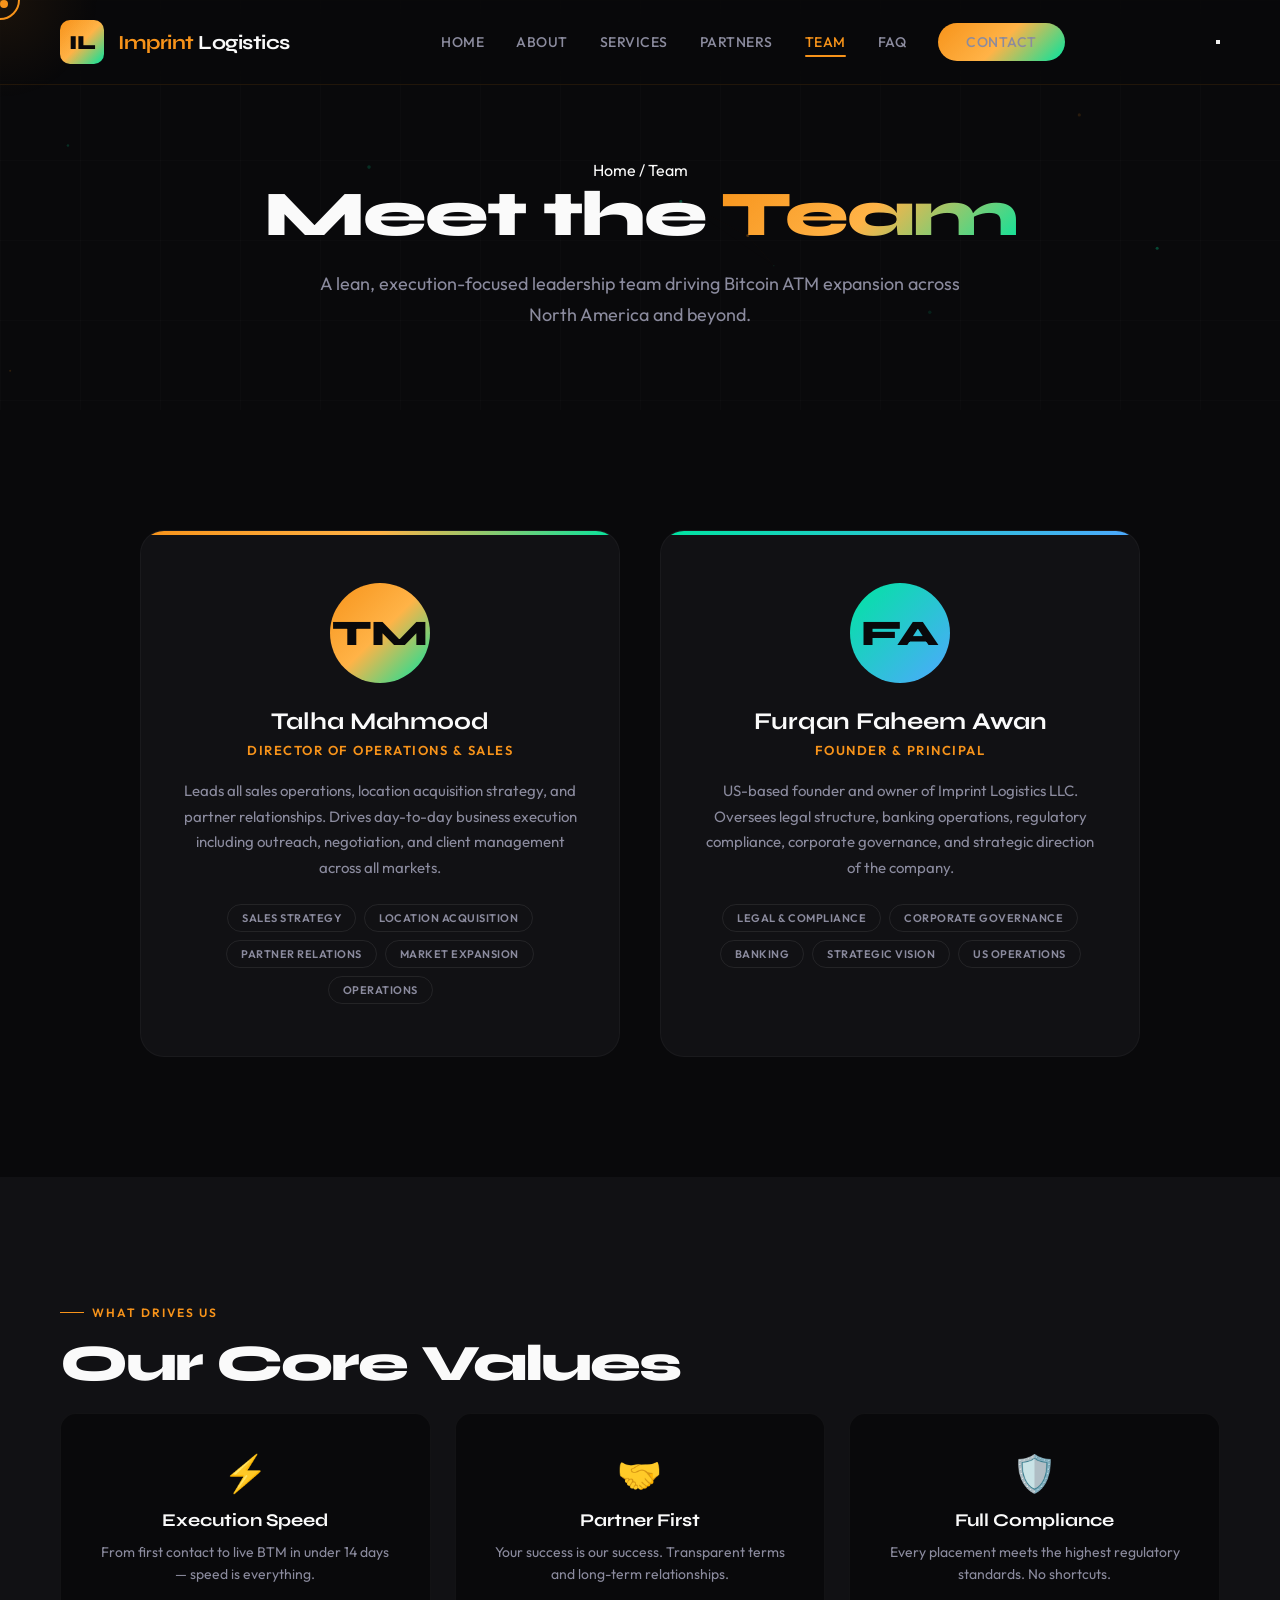
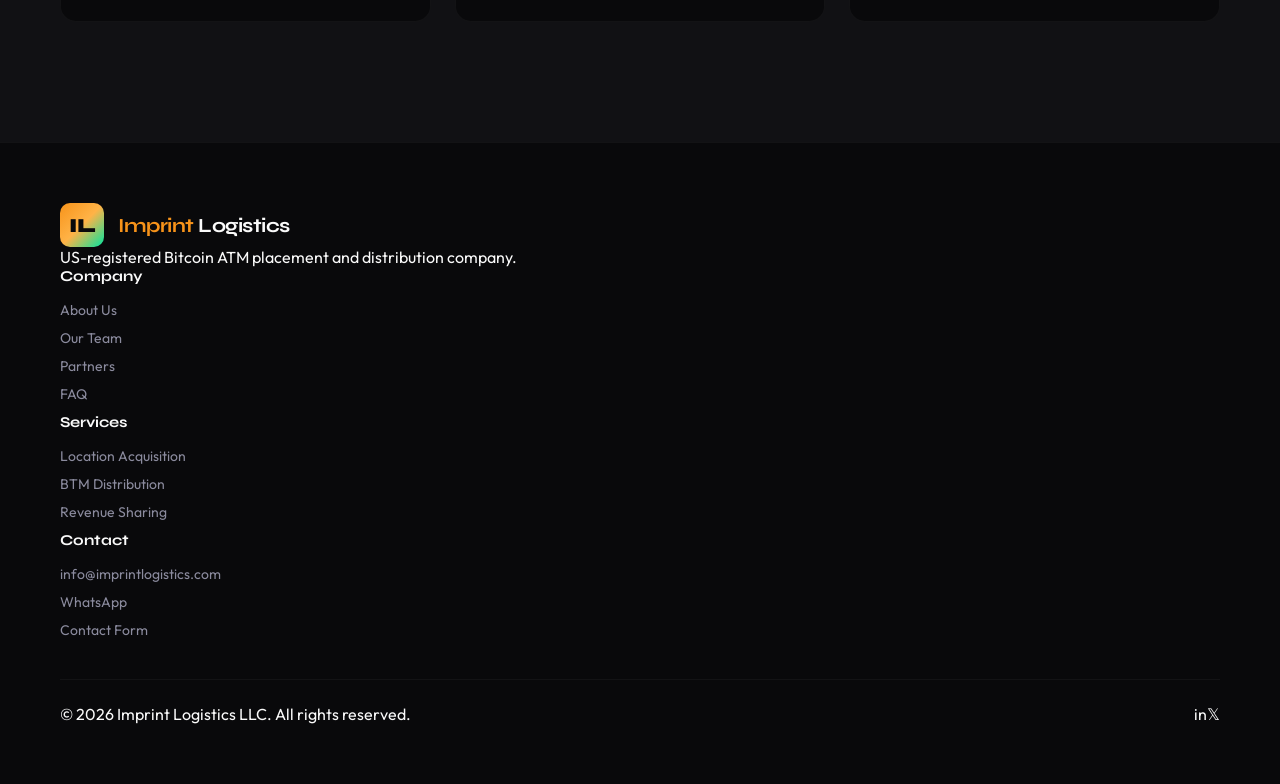
==== pages/team.html @ d011f1b0 "Add files via upload" ====
<!DOCTYPE html>
<html lang="en">
<head>
<meta charset="UTF-8">
<meta name="viewport" content="width=device-width, initial-scale=1.0">
<title>Our Team — Imprint Logistics LLC</title>
<link rel="preconnect" href="https://fonts.googleapis.com">
<link href="https://fonts.googleapis.com/css2?family=Outfit:wght@300;400;500;600;700;800;900&family=Syne:wght@400;500;600;700;800&family=JetBrains+Mono:wght@400;500;600&display=swap" rel="stylesheet">
<link rel="stylesheet" href="../css/style.css">
<style>
.team-cards{max-width:1000px;margin:0 auto;display:grid;grid-template-columns:1fr 1fr;gap:40px}
.t-card{background:var(--bg2);border:1px solid rgba(255,255,255,.04);border-radius:24px;padding:52px 40px;text-align:center;transition:all .5s;position:relative;overflow:hidden}
.t-card::before{content:'';position:absolute;top:0;left:0;right:0;height:4px;border-radius:24px 24px 0 0}
.t-card:nth-child(1)::before{background:var(--gradient)}
.t-card:nth-child(2)::before{background:linear-gradient(135deg,var(--teal),#4ea8ff)}
.t-card:hover{border-color:rgba(247,147,26,.15);transform:translateY(-8px);box-shadow:0 24px 60px rgba(0,0,0,.3)}
.t-avatar{width:100px;height:100px;border-radius:50%;margin:0 auto 24px;display:flex;align-items:center;justify-content:center;font-family:'Syne';font-weight:800;font-size:36px;color:var(--bg)}
.t-card:nth-child(1) .t-avatar{background:var(--gradient)}
.t-card:nth-child(2) .t-avatar{background:linear-gradient(135deg,var(--teal),#4ea8ff)}
.t-card h3{font-family:'Syne';font-weight:700;font-size:24px;margin-bottom:6px}
.t-card .role{font-size:13px;color:var(--gold);text-transform:uppercase;letter-spacing:1.5px;font-weight:600;margin-bottom:20px}
.t-card p{font-size:15px;color:var(--gray);line-height:1.7;margin-bottom:24px}
.t-skills{display:flex;flex-wrap:wrap;gap:8px;justify-content:center}
.t-skills span{font-size:11px;font-weight:600;text-transform:uppercase;letter-spacing:.5px;padding:6px 14px;border-radius:50px;border:1px solid rgba(255,255,255,.08);color:var(--gray);transition:all .3s}
.t-card:hover .t-skills span{border-color:rgba(247,147,26,.2);color:var(--white)}
.values-section{background:var(--bg2)}
.values-grid{display:grid;grid-template-columns:repeat(3,1fr);gap:24px;max-width:1200px;margin:0 auto}
.v-card{background:var(--bg);border:1px solid rgba(255,255,255,.04);border-radius:16px;padding:36px;text-align:center;transition:all .4s}
.v-card:hover{border-color:rgba(247,147,26,.12);transform:translateY(-4px)}
.v-card .v-icon{font-size:36px;margin-bottom:14px}
.v-card h3{font-family:'Syne';font-weight:700;font-size:18px;margin-bottom:10px}
.v-card p{font-size:14px;color:var(--gray);line-height:1.6}
@media(max-width:768px){.team-cards{grid-template-columns:1fr}.values-grid{grid-template-columns:1fr}}
</style>
</head>
<body>
<div class="cursor-dot"></div><div class="cursor-ring"></div><div class="cursor-glow"></div>
<canvas id="particles"></canvas><div class="grid-overlay"></div>
<nav>
  <a href="../index.html" class="nav-logo"><div class="logo-icon">IL</div><span><em>Imprint</em> Logistics</span></a>
  <div class="nav-links">
    <a href="../index.html">Home</a><a href="about.html">About</a><a href="services.html">Services</a>
    <a href="partners.html">Partners</a><a href="team.html" class="active">Team</a><a href="faq.html">FAQ</a>
    <a href="contact.html" class="nav-cta">Contact</a>
  </div>
  <button class="nav-hamburger" aria-label="Menu"><span></span><span></span><span></span></button>
</nav>
<div class="mobile-menu">
  <button class="mobile-close">✕</button>
  <a href="../index.html">Home</a><a href="about.html">About</a><a href="services.html">Services</a>
  <a href="partners.html">Partners</a><a href="team.html">Team</a><a href="faq.html">FAQ</a><a href="contact.html">Contact</a>
</div>

<div class="page-hero">
  <div>
    <div class="breadcrumb"><a href="../index.html">Home</a> / Team</div>
    <h1>Meet the <span class="grad">Team</span></h1>
    <p class="section-desc">A lean, execution-focused leadership team driving Bitcoin ATM expansion across North America and beyond.</p>
  </div>
</div>

<section style="background:var(--bg)">
  <div class="team-cards">
    <div class="t-card card-hover reveal">
      <div class="t-avatar">TM</div>
      <h3>Talha Mahmood</h3>
      <div class="role">Director of Operations & Sales</div>
      <p>Leads all sales operations, location acquisition strategy, and partner relationships. Drives day-to-day business execution including outreach, negotiation, and client management across all markets.</p>
      <div class="t-skills"><span>Sales Strategy</span><span>Location Acquisition</span><span>Partner Relations</span><span>Market Expansion</span><span>Operations</span></div>
    </div>
    <div class="t-card card-hover reveal reveal-delay-1">
      <div class="t-avatar">FA</div>
      <h3>Furqan Faheem Awan</h3>
      <div class="role">Founder & Principal</div>
      <p>US-based founder and owner of Imprint Logistics LLC. Oversees legal structure, banking operations, regulatory compliance, corporate governance, and strategic direction of the company.</p>
      <div class="t-skills"><span>Legal & Compliance</span><span>Corporate Governance</span><span>Banking</span><span>Strategic Vision</span><span>US Operations</span></div>
    </div>
  </div>
</section>

<section class="values-section">
  <div class="section-header reveal"><div class="section-tag">What Drives Us</div><h2 class="section-title">Our Core Values</h2></div>
  <div class="values-grid">
    <div class="v-card card-hover reveal"><div class="v-icon">⚡</div><h3>Execution Speed</h3><p>From first contact to live BTM in under 14 days — speed is everything.</p></div>
    <div class="v-card card-hover reveal reveal-delay-1"><div class="v-icon">🤝</div><h3>Partner First</h3><p>Your success is our success. Transparent terms and long-term relationships.</p></div>
    <div class="v-card card-hover reveal reveal-delay-2"><div class="v-icon">🛡️</div><h3>Full Compliance</h3><p>Every placement meets the highest regulatory standards. No shortcuts.</p></div>
  </div>
</section>

<footer>
  <div class="footer-grid">
    <div class="footer-brand"><a href="../index.html" class="nav-logo"><div class="logo-icon">IL</div><span><em>Imprint</em> Logistics</span></a><p>US-registered Bitcoin ATM placement and distribution company.</p></div>
    <div class="footer-col"><h4>Company</h4><a href="about.html">About Us</a><a href="team.html">Our Team</a><a href="partners.html">Partners</a><a href="faq.html">FAQ</a></div>
    <div class="footer-col"><h4>Services</h4><a href="services.html">Location Acquisition</a><a href="services.html">BTM Distribution</a><a href="services.html">Revenue Sharing</a></div>
    <div class="footer-col"><h4>Contact</h4><a href="mailto:info@imprintlogistics.com">info@imprintlogistics.com</a><a href="https://wa.me/1234567890" target="_blank">WhatsApp</a><a href="contact.html">Contact Form</a></div>
  </div>
  <div class="footer-bottom"><span>© 2026 Imprint Logistics LLC. All rights reserved.</span><div class="footer-socials"><a href="#">in</a><a href="#">𝕏</a></div></div>
</footer>
<script src="../js/main.js"></script>
</body>
</html>
---- css/style.css ----
/* ===== RESET & VARIABLES ===== */
*,*::before,*::after{margin:0;padding:0;box-sizing:border-box}
:root{
  --bg:#09090b;--bg2:#111114;--bg3:#18181b;
  --gold:#f7931a;--gold2:#ffb347;--gold3:#ffd700;
  --teal:#00e5a0;--teal2:#00ffc8;
  --white:#fafafa;--gray:#8b8b9e;--gray2:#52525b;
  --gradient:linear-gradient(135deg,var(--gold),var(--gold2),var(--teal));
  --max-w:1400px;
}
html{scroll-behavior:smooth;cursor:none}
body{font-family:'Outfit',sans-serif;background:var(--bg);color:var(--white);overflow-x:hidden;cursor:none}
a{text-decoration:none;color:inherit;cursor:none}
button{cursor:none;font-family:'Outfit',sans-serif}

/* ===== CUSTOM CURSOR ===== */
.cursor-dot{width:8px;height:8px;background:var(--gold);border-radius:50%;position:fixed;top:0;left:0;pointer-events:none;z-index:99999;transition:transform .1s}
.cursor-ring{width:40px;height:40px;border:2px solid var(--gold);border-radius:50%;position:fixed;top:0;left:0;pointer-events:none;z-index:99998;transition:width .3s,height .3s,border-color .3s}
.cursor-ring.hover{width:60px;height:60px;border-color:var(--teal)}
.cursor-dot.hover{background:var(--teal);transform:scale(1.5)}
.cursor-glow{width:200px;height:200px;background:radial-gradient(circle,rgba(247,147,26,.08),transparent 70%);border-radius:50%;position:fixed;top:0;left:0;pointer-events:none;z-index:99997}

/* ===== PARTICLES & GRID ===== */
#particles{position:fixed;top:0;left:0;width:100%;height:100%;z-index:0;pointer-events:none}
.grid-overlay{position:fixed;top:0;left:0;width:100%;height:100%;z-index:1;pointer-events:none;background-image:linear-gradient(rgba(255,255,255,.015) 1px,transparent 1px),linear-gradient(90deg,rgba(255,255,255,.015) 1px,transparent 1px);background-size:80px 80px}

/* ===== NAVIGATION ===== */
nav{position:fixed;top:0;left:0;width:100%;z-index:1000;padding:20px 60px;display:flex;justify-content:space-between;align-items:center;backdrop-filter:blur(20px);background:rgba(9,9,11,.6);border-bottom:1px solid rgba(247,147,26,.1);transition:all .4s}
nav.scrolled{padding:14px 60px;background:rgba(9,9,11,.92)}
.nav-logo{display:flex;align-items:center;gap:14px}
.nav-logo .logo-icon{width:44px;height:44px;border-radius:10px;background:var(--gradient);display:flex;align-items:center;justify-content:center;font-family:'Syne';font-weight:800;font-size:20px;color:var(--bg)}
.nav-logo span{font-family:'Syne';font-weight:700;font-size:20px;letter-spacing:-.5px}
.nav-logo span em{font-style:normal;color:var(--gold)}
.nav-links{display:flex;gap:32px;align-items:center}
.nav-links a{font-size:14px;font-weight:500;color:var(--gray);transition:color .3s;letter-spacing:.5px;text-transform:uppercase;position:relative}
.nav-links a:hover,.nav-links a.active{color:var(--gold)}
.nav-links a.active::after{content:'';position:absolute;bottom:-6px;left:0;width:100%;height:2px;background:var(--gold);border-radius:2px}
.nav-cta{padding:10px 28px;background:var(--gradient);color:var(--bg);font-weight:700;font-size:14px;border:none;border-radius:50px;letter-spacing:.5px;transition:transform .3s,box-shadow .3s}
.nav-cta:hover{transform:translateY(-2px);box-shadow:0 8px 30px rgba(247,147,26,.35)}
.hamburger{display:none;flex-direction:column;gap:5px;background:none;border:none;padding:8px}
.hamburger span{width:24px;height:2px;background:var(--white);border-radius:2px;transition:all .3s}
.mobile-menu{display:none;position:fixed;top:0;left:0;width:100%;height:100vh;background:rgba(9,9,11,.97);z-index:999;flex-direction:column;align-items:center;justify-content:center;gap:32px;backdrop-filter:blur(20px)}
.mobile-menu.open{display:flex}
.mobile-menu a{font-family:'Syne';font-size:24px;font-weight:700;color:var(--white);transition:color .3s}
.mobile-menu a:hover{color:var(--gold)}
.mobile-close{position:absolute;top:24px;right:28px;background:none;border:none;font-size:32px;color:var(--white);cursor:none}

/* ===== BUTTONS ===== */
.btn-primary{padding:16px 40px;background:var(--gradient);color:var(--bg);font-weight:700;font-size:15px;border:none;border-radius:60px;letter-spacing:.5px;transition:all .3s;position:relative;overflow:hidden;display:inline-flex;align-items:center;gap:8px}
.btn-primary::after{content:'';position:absolute;inset:0;background:linear-gradient(135deg,transparent,rgba(255,255,255,.2),transparent);transform:translateX(-100%);transition:transform .6s}
.btn-primary:hover::after{transform:translateX(100%)}
.btn-primary:hover{transform:translateY(-3px);box-shadow:0 12px 40px rgba(247,147,26,.4)}
.btn-outline{padding:16px 40px;background:transparent;color:var(--white);font-weight:600;font-size:15px;border:1.5px solid var(--gray2);border-radius:60px;transition:all .3s;display:inline-flex;align-items:center;gap:8px}
.btn-outline:hover{border-color:var(--gold);color:var(--gold);transform:translateY(-3px)}

/* ===== PAGE HERO ===== */
.page-hero{padding:160px 60px 80px;text-align:center;position:relative;z-index:2}
.page-hero .section-tag{justify-content:center}
.page-hero h1{font-family:'Syne';font-weight:900;font-size:clamp(36px,5vw,64px);line-height:1.08;letter-spacing:-2px;margin-bottom:20px}
.page-hero h1 .grad{background:var(--gradient);-webkit-background-clip:text;-webkit-text-fill-color:transparent;background-clip:text}
.page-hero p{font-size:18px;color:var(--gray);max-width:640px;margin:0 auto;line-height:1.7}

/* ===== SECTIONS ===== */
section{position:relative;z-index:2;padding:120px 60px}
.section-inner{max-width:var(--max-w);margin:0 auto}
.section-tag{display:inline-flex;align-items:center;gap:8px;font-size:12px;font-weight:600;color:var(--gold);text-transform:uppercase;letter-spacing:2px;margin-bottom:16px}
.section-tag::before{content:'';width:24px;height:1px;background:var(--gold)}
.section-title{font-family:'Syne';font-weight:800;font-size:clamp(32px,4vw,56px);line-height:1.1;letter-spacing:-2px;margin-bottom:20px}
.section-desc{font-size:17px;color:var(--gray);line-height:1.7;max-width:600px}
.section-center{text-align:center}
.section-center .section-desc{margin:0 auto}

/* ===== CARDS ===== */
.card{background:var(--bg2);border:1px solid rgba(255,255,255,.04);border-radius:20px;padding:40px;transition:all .5s;position:relative;overflow:hidden}
.card:hover{border-color:rgba(247,147,26,.15);transform:translateY(-6px)}
.card::before{content:'';position:absolute;top:0;left:0;right:0;height:3px;background:var(--gradient);transform:scaleX(0);transition:transform .5s;transform-origin:left}
.card:hover::before{transform:scaleX(1)}
.card-icon{width:52px;height:52px;border-radius:12px;display:flex;align-items:center;justify-content:center;font-size:24px;margin-bottom:18px;background:rgba(247,147,26,.1)}
.card-icon.teal{background:rgba(0,229,160,.1)}
.card-icon.blue{background:rgba(78,168,255,.1)}
.card-icon.red{background:rgba(255,100,100,.1)}
.card h3{font-family:'Syne';font-weight:700;font-size:20px;margin-bottom:10px}
.card p{font-size:14px;color:var(--gray);line-height:1.7}
.card .num{font-family:'JetBrains Mono';font-size:48px;font-weight:600;color:rgba(255,255,255,.04);margin-bottom:16px}
.card .arrow{width:40px;height:40px;border-radius:50%;border:1px solid var(--gray2);display:flex;align-items:center;justify-content:center;margin-top:24px;transition:all .3s;font-size:18px}
.card:hover .arrow{background:var(--gold);border-color:var(--gold);color:var(--bg)}

/* ===== STATS BAR ===== */
.stats-bar{position:relative;z-index:2;padding:0 60px;margin-top:-40px}
.stats-inner{max-width:var(--max-w);margin:0 auto;display:grid;grid-template-columns:repeat(4,1fr);background:rgba(17,17,20,.9);backdrop-filter:blur(20px);border:1px solid rgba(247,147,26,.12);border-radius:20px;overflow:hidden}
.stat-item{padding:40px 36px;text-align:center;border-right:1px solid rgba(255,255,255,.04)}
.stat-item:last-child{border-right:none}
.stat-num{font-family:'Syne';font-weight:800;font-size:clamp(28px,3vw,42px);background:var(--gradient);-webkit-background-clip:text;-webkit-text-fill-color:transparent;margin-bottom:6px}
.stat-label{font-size:13px;color:var(--gray);text-transform:uppercase;letter-spacing:1.5px;font-weight:500}

/* ===== MARQUEE ===== */
.marquee-section{overflow:hidden;padding:30px 0;border-top:1px solid rgba(255,255,255,.03);border-bottom:1px solid rgba(255,255,255,.03);background:var(--bg2);position:relative;z-index:2}
.marquee-track{display:flex;animation:marquee 25s linear infinite;width:max-content}
.marquee-item{font-family:'Syne';font-weight:800;font-size:clamp(28px,3vw,48px);color:rgba(255,255,255,.04);white-space:nowrap;padding:0 40px;text-transform:uppercase;letter-spacing:2px}
.marquee-item .sep{color:var(--gold);opacity:.3;margin:0 20px}
@keyframes marquee{0%{transform:translateX(0)}100%{transform:translateX(-50%)}}

/* ===== CTA BOX ===== */
.cta-box{max-width:900px;margin:0 auto;background:linear-gradient(135deg,rgba(247,147,26,.08),rgba(0,229,160,.05));border:1px solid rgba(247,147,26,.15);border-radius:32px;padding:80px 60px;position:relative;overflow:hidden;text-align:center}
.cta-box::before{content:'';position:absolute;top:-100px;right:-100px;width:300px;height:300px;background:radial-gradient(circle,rgba(247,147,26,.1),transparent 70%);border-radius:50%}
.cta-box::after{content:'';position:absolute;bottom:-80px;left:-80px;width:250px;height:250px;background:radial-gradient(circle,rgba(0,229,160,.08),transparent 70%);border-radius:50%}
.cta-box>*{position:relative;z-index:1}
.cta-box .section-tag{justify-content:center}
.cta-box .section-desc{margin:0 auto 40px}

/* ===== FOOTER ===== */
footer{background:var(--bg);border-top:1px solid rgba(255,255,255,.04);padding:60px;position:relative;z-index:2}
.footer-inner{max-width:var(--max-w);margin:0 auto;display:grid;grid-template-columns:1.5fr 1fr 1fr 1fr;gap:40px}
.footer-col h4{font-family:'Syne';font-weight:700;font-size:15px;margin-bottom:16px}
.footer-col a{display:block;font-size:14px;color:var(--gray);margin-bottom:10px;transition:color .3s}
.footer-col a:hover{color:var(--gold)}
.footer-col p{font-size:13px;color:var(--gray);line-height:1.7}
.footer-bottom{max-width:var(--max-w);margin:40px auto 0;padding-top:24px;border-top:1px solid rgba(255,255,255,.04);display:flex;justify-content:space-between;align-items:center}
.footer-bottom p{font-size:13px;color:var(--gray2)}

/* ===== FAQ ===== */
.faq-list{max-width:800px;margin:0 auto}
.faq-item{background:var(--bg2);border:1px solid rgba(255,255,255,.04);border-radius:16px;margin-bottom:12px;overflow:hidden;transition:border-color .3s}
.faq-item.open{border-color:rgba(247,147,26,.15)}
.faq-q{padding:24px 32px;display:flex;justify-content:space-between;align-items:center;font-weight:600;font-size:16px;transition:color .3s;user-select:none}
.faq-q:hover{color:var(--gold)}
.faq-q .faq-toggle{width:32px;height:32px;border-radius:50%;border:1px solid var(--gray2);display:flex;align-items:center;justify-content:center;font-size:20px;transition:all .3s;flex-shrink:0}
.faq-item.open .faq-toggle{background:var(--gold);border-color:var(--gold);color:var(--bg);transform:rotate(45deg)}
.faq-a{max-height:0;overflow:hidden;transition:max-height .4s ease}
.faq-a-inner{padding:0 32px 24px;font-size:15px;color:var(--gray);line-height:1.8}

/* ===== CONTACT ===== */
.contact-grid{display:grid;grid-template-columns:1fr 1fr;gap:60px;max-width:var(--max-w);margin:0 auto}
.contact-info-card{background:var(--bg2);border:1px solid rgba(255,255,255,.04);border-radius:20px;padding:32px;margin-bottom:16px;display:flex;align-items:center;gap:20px;transition:all .4s}
.contact-info-card:hover{border-color:rgba(247,147,26,.15);transform:translateX(6px)}
.contact-info-card .c-icon{width:52px;height:52px;border-radius:12px;background:rgba(247,147,26,.1);display:flex;align-items:center;justify-content:center;font-size:22px;flex-shrink:0}
.contact-info-card h4{font-weight:700;font-size:15px;margin-bottom:4px}
.contact-info-card p{font-size:14px;color:var(--gray)}
.contact-info-card a{color:var(--gold);font-weight:500}
.contact-form{display:flex;flex-direction:column;gap:16px}
.form-row{display:grid;grid-template-columns:1fr 1fr;gap:16px}
.form-group{display:flex;flex-direction:column;gap:6px}
.form-group label{font-size:13px;font-weight:600;color:var(--gray);text-transform:uppercase;letter-spacing:1px}
.form-group input,.form-group textarea,.form-group select{background:var(--bg2);border:1px solid rgba(255,255,255,.06);border-radius:12px;padding:14px 18px;color:var(--white);font-family:'Outfit';font-size:15px;outline:none;transition:border-color .3s;resize:none}
.form-group input:focus,.form-group textarea:focus,.form-group select:focus{border-color:var(--gold)}
.form-group textarea{min-height:120px}
.form-group select option{background:var(--bg2);color:var(--white)}

/* ===== TEAM PAGE ===== */
.team-detail{display:grid;grid-template-columns:1fr 1fr;gap:48px;max-width:var(--max-w);margin:0 auto}
.team-member{background:var(--bg2);border:1px solid rgba(255,255,255,.04);border-radius:24px;padding:48px;text-align:center;transition:all .4s}
.team-member:hover{border-color:rgba(247,147,26,.12);transform:translateY(-6px)}
.team-avatar{width:100px;height:100px;border-radius:50%;margin:0 auto 24px;display:flex;align-items:center;justify-content:center;font-family:'Syne';font-weight:800;font-size:36px;color:var(--bg)}
.team-member:nth-child(1) .team-avatar{background:var(--gradient)}
.team-member:nth-child(2) .team-avatar{background:linear-gradient(135deg,var(--teal),#4ea8ff)}
.team-member h3{font-family:'Syne';font-weight:700;font-size:22px;margin-bottom:4px}
.team-member .role{font-size:13px;color:var(--gold);text-transform:uppercase;letter-spacing:1.5px;font-weight:600;margin-bottom:16px}
.team-member p{font-size:14px;color:var(--gray);line-height:1.7;margin-bottom:12px}
.team-member .expertise{display:flex;flex-wrap:wrap;gap:8px;justify-content:center;margin-top:16px}
.team-member .expertise span{background:rgba(247,147,26,.08);border:1px solid rgba(247,147,26,.12);color:var(--gold);font-size:12px;padding:6px 14px;border-radius:50px;font-weight:500}

/* ===== PARTNER DETAIL ===== */
.partner-detail{max-width:var(--max-w);margin:0 auto;display:grid;grid-template-columns:repeat(3,1fr);gap:24px}
.partner-card{background:var(--bg2);border:1px solid rgba(255,255,255,.04);border-radius:24px;padding:48px 36px;text-align:center;transition:all .5s}
.partner-card:hover{border-color:rgba(247,147,26,.12);transform:translateY(-8px)}
.partner-card .p-icon{font-size:48px;margin-bottom:20px}
.partner-card h3{font-family:'Syne';font-weight:700;font-size:24px;margin-bottom:8px}
.partner-card .p-tag{font-size:12px;color:var(--gold);text-transform:uppercase;letter-spacing:1.5px;font-weight:600;margin-bottom:16px}
.partner-card p{font-size:14px;color:var(--gray);line-height:1.7;margin-bottom:20px}
.partner-card ul{list-style:none;text-align:left}
.partner-card ul li{font-size:13px;color:var(--gray);padding:8px 0;border-bottom:1px solid rgba(255,255,255,.03);display:flex;align-items:center;gap:8px}
.partner-card ul li::before{content:'✓';color:var(--teal);font-weight:700}

/* ===== SCROLL REVEAL ===== */
.reveal{opacity:0;transform:translateY(40px);transition:all .8s cubic-bezier(.16,1,.3,1)}
.reveal.active{opacity:1;transform:translateY(0)}
@keyframes fadeUp{from{opacity:0;transform:translateY(30px)}to{opacity:1;transform:translateY(0)}}

/* ===== RESPONSIVE ===== */
@media(max-width:1024px){
  nav{padding:16px 24px}
  .nav-links{display:none}
  .hamburger{display:flex}
  section{padding:80px 24px}
  .page-hero{padding:120px 24px 60px}
  .stats-bar{padding:0 24px}
  .stats-inner{grid-template-columns:repeat(2,1fr)}
  .contact-grid,.team-detail{grid-template-columns:1fr}
  .partner-detail{grid-template-columns:1fr}
  .footer-inner{grid-template-columns:1fr 1fr}
  .footer-bottom{flex-direction:column;gap:16px;text-align:center}
  .form-row{grid-template-columns:1fr}
  .cursor-dot,.cursor-ring,.cursor-glow{display:none}
  html,body,a,button{cursor:auto}
  .cta-box{padding:48px 24px}
}
@media(max-width:600px){
  .stats-inner,.footer-inner{grid-template-columns:1fr}
}
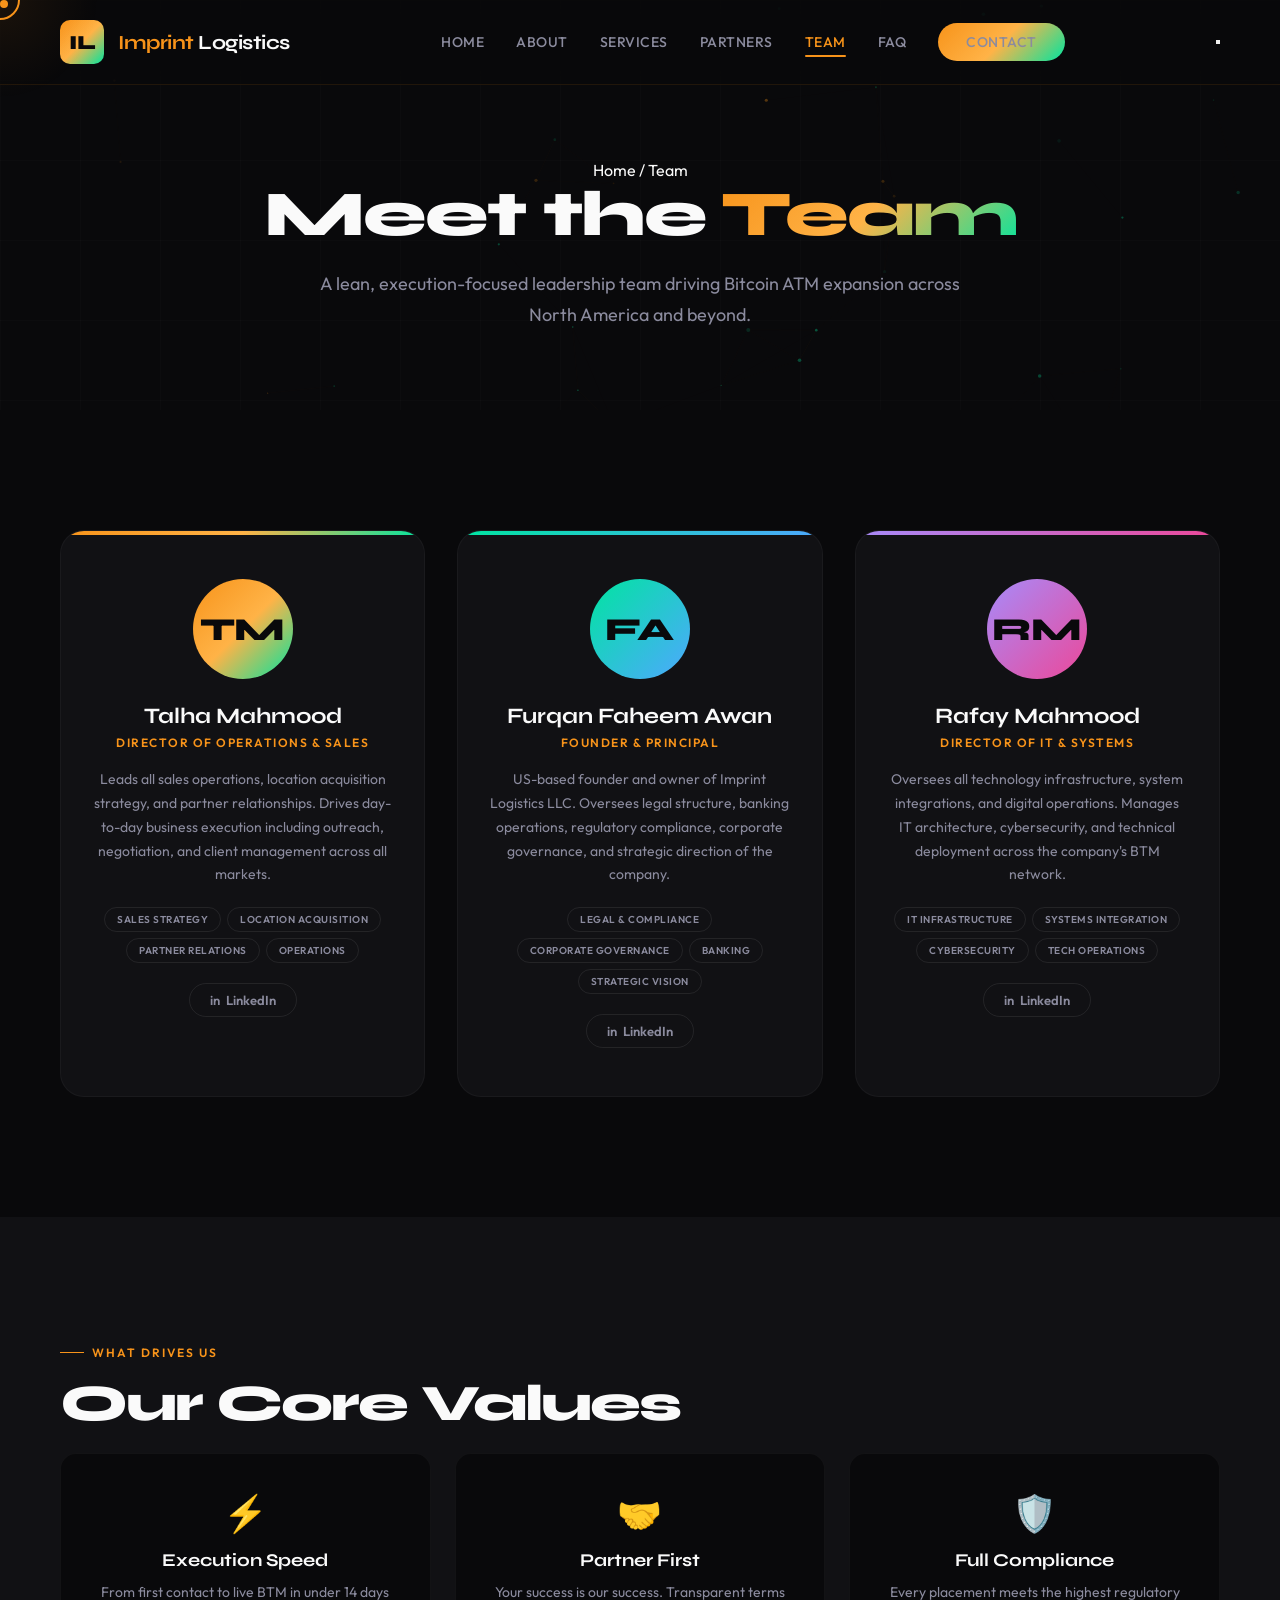
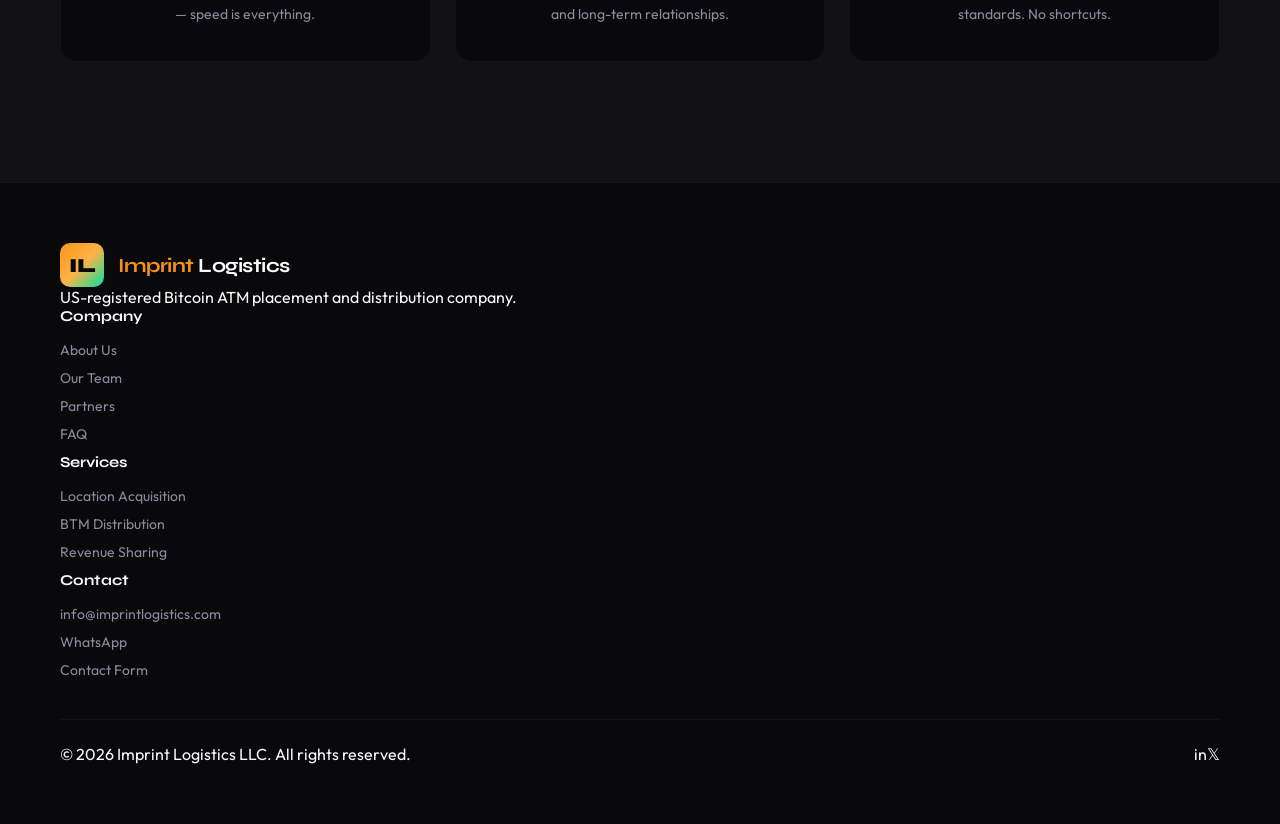
==== commit d7572848: "Update team layout and add new team member" ====
--- a/pages/team.html
+++ b/pages/team.html
@@ -8,21 +8,25 @@
 <link href="https://fonts.googleapis.com/css2?family=Outfit:wght@300;400;500;600;700;800;900&family=Syne:wght@400;500;600;700;800&family=JetBrains+Mono:wght@400;500;600&display=swap" rel="stylesheet">
 <link rel="stylesheet" href="../css/style.css">
 <style>
-.team-cards{max-width:1000px;margin:0 auto;display:grid;grid-template-columns:1fr 1fr;gap:40px}
-.t-card{background:var(--bg2);border:1px solid rgba(255,255,255,.04);border-radius:24px;padding:52px 40px;text-align:center;transition:all .5s;position:relative;overflow:hidden}
+.team-cards{max-width:1200px;margin:0 auto;display:grid;grid-template-columns:1fr 1fr 1fr;gap:32px}
+.t-card{background:var(--bg2);border:1px solid rgba(255,255,255,.04);border-radius:24px;padding:48px 32px;text-align:center;transition:all .5s;position:relative;overflow:hidden}
 .t-card::before{content:'';position:absolute;top:0;left:0;right:0;height:4px;border-radius:24px 24px 0 0}
 .t-card:nth-child(1)::before{background:var(--gradient)}
 .t-card:nth-child(2)::before{background:linear-gradient(135deg,var(--teal),#4ea8ff)}
+.t-card:nth-child(3)::before{background:linear-gradient(135deg,#a78bfa,#ec4899)}
 .t-card:hover{border-color:rgba(247,147,26,.15);transform:translateY(-8px);box-shadow:0 24px 60px rgba(0,0,0,.3)}
-.t-avatar{width:100px;height:100px;border-radius:50%;margin:0 auto 24px;display:flex;align-items:center;justify-content:center;font-family:'Syne';font-weight:800;font-size:36px;color:var(--bg)}
+.t-avatar{width:100px;height:100px;border-radius:50%;margin:0 auto 24px;display:flex;align-items:center;justify-content:center;font-family:'Syne';font-weight:800;font-size:32px;color:var(--bg)}
 .t-card:nth-child(1) .t-avatar{background:var(--gradient)}
 .t-card:nth-child(2) .t-avatar{background:linear-gradient(135deg,var(--teal),#4ea8ff)}
-.t-card h3{font-family:'Syne';font-weight:700;font-size:24px;margin-bottom:6px}
-.t-card .role{font-size:13px;color:var(--gold);text-transform:uppercase;letter-spacing:1.5px;font-weight:600;margin-bottom:20px}
-.t-card p{font-size:15px;color:var(--gray);line-height:1.7;margin-bottom:24px}
-.t-skills{display:flex;flex-wrap:wrap;gap:8px;justify-content:center}
-.t-skills span{font-size:11px;font-weight:600;text-transform:uppercase;letter-spacing:.5px;padding:6px 14px;border-radius:50px;border:1px solid rgba(255,255,255,.08);color:var(--gray);transition:all .3s}
+.t-card:nth-child(3) .t-avatar{background:linear-gradient(135deg,#a78bfa,#ec4899)}
+.t-card h3{font-family:'Syne';font-weight:700;font-size:22px;margin-bottom:6px}
+.t-card .role{font-size:12px;color:var(--gold);text-transform:uppercase;letter-spacing:1.5px;font-weight:600;margin-bottom:18px}
+.t-card p{font-size:14px;color:var(--gray);line-height:1.7;margin-bottom:20px}
+.t-skills{display:flex;flex-wrap:wrap;gap:6px;justify-content:center;margin-bottom:20px}
+.t-skills span{font-size:10px;font-weight:600;text-transform:uppercase;letter-spacing:.5px;padding:5px 12px;border-radius:50px;border:1px solid rgba(255,255,255,.08);color:var(--gray);transition:all .3s}
 .t-card:hover .t-skills span{border-color:rgba(247,147,26,.2);color:var(--white)}
+.t-linkedin{display:inline-flex;align-items:center;gap:6px;font-size:13px;font-weight:600;color:var(--gray);border:1px solid rgba(255,255,255,.08);border-radius:50px;padding:8px 20px;transition:all .3s}
+.t-linkedin:hover{color:#0a66c2;border-color:#0a66c2;transform:translateY(-2px)}
 .values-section{background:var(--bg2)}
 .values-grid{display:grid;grid-template-columns:repeat(3,1fr);gap:24px;max-width:1200px;margin:0 auto}
 .v-card{background:var(--bg);border:1px solid rgba(255,255,255,.04);border-radius:16px;padding:36px;text-align:center;transition:all .4s}
@@ -30,7 +34,8 @@
 .v-card .v-icon{font-size:36px;margin-bottom:14px}
 .v-card h3{font-family:'Syne';font-weight:700;font-size:18px;margin-bottom:10px}
 .v-card p{font-size:14px;color:var(--gray);line-height:1.6}
-@media(max-width:768px){.team-cards{grid-template-columns:1fr}.values-grid{grid-template-columns:1fr}}
+@media(max-width:1024px){.team-cards{grid-template-columns:1fr}}
+@media(max-width:768px){.values-grid{grid-template-columns:1fr}}
 </style>
 </head>
 <body>
@@ -66,14 +71,24 @@
       <h3>Talha Mahmood</h3>
       <div class="role">Director of Operations & Sales</div>
       <p>Leads all sales operations, location acquisition strategy, and partner relationships. Drives day-to-day business execution including outreach, negotiation, and client management across all markets.</p>
-      <div class="t-skills"><span>Sales Strategy</span><span>Location Acquisition</span><span>Partner Relations</span><span>Market Expansion</span><span>Operations</span></div>
+      <div class="t-skills"><span>Sales Strategy</span><span>Location Acquisition</span><span>Partner Relations</span><span>Operations</span></div>
+      <a href="#" target="_blank" class="t-linkedin card-hover">in &nbsp;LinkedIn</a>
     </div>
     <div class="t-card card-hover reveal reveal-delay-1">
       <div class="t-avatar">FA</div>
       <h3>Furqan Faheem Awan</h3>
       <div class="role">Founder & Principal</div>
       <p>US-based founder and owner of Imprint Logistics LLC. Oversees legal structure, banking operations, regulatory compliance, corporate governance, and strategic direction of the company.</p>
-      <div class="t-skills"><span>Legal & Compliance</span><span>Corporate Governance</span><span>Banking</span><span>Strategic Vision</span><span>US Operations</span></div>
+      <div class="t-skills"><span>Legal & Compliance</span><span>Corporate Governance</span><span>Banking</span><span>Strategic Vision</span></div>
+      <a href="#" target="_blank" class="t-linkedin card-hover">in &nbsp;LinkedIn</a>
+    </div>
+    <div class="t-card card-hover reveal reveal-delay-2">
+      <div class="t-avatar">RM</div>
+      <h3>Rafay Mahmood</h3>
+      <div class="role">Director of IT & Systems</div>
+      <p>Oversees all technology infrastructure, system integrations, and digital operations. Manages IT architecture, cybersecurity, and technical deployment across the company's BTM network.</p>
+      <div class="t-skills"><span>IT Infrastructure</span><span>Systems Integration</span><span>Cybersecurity</span><span>Tech Operations</span></div>
+      <a href="#" target="_blank" class="t-linkedin card-hover">in &nbsp;LinkedIn</a>
     </div>
   </div>
 </section>
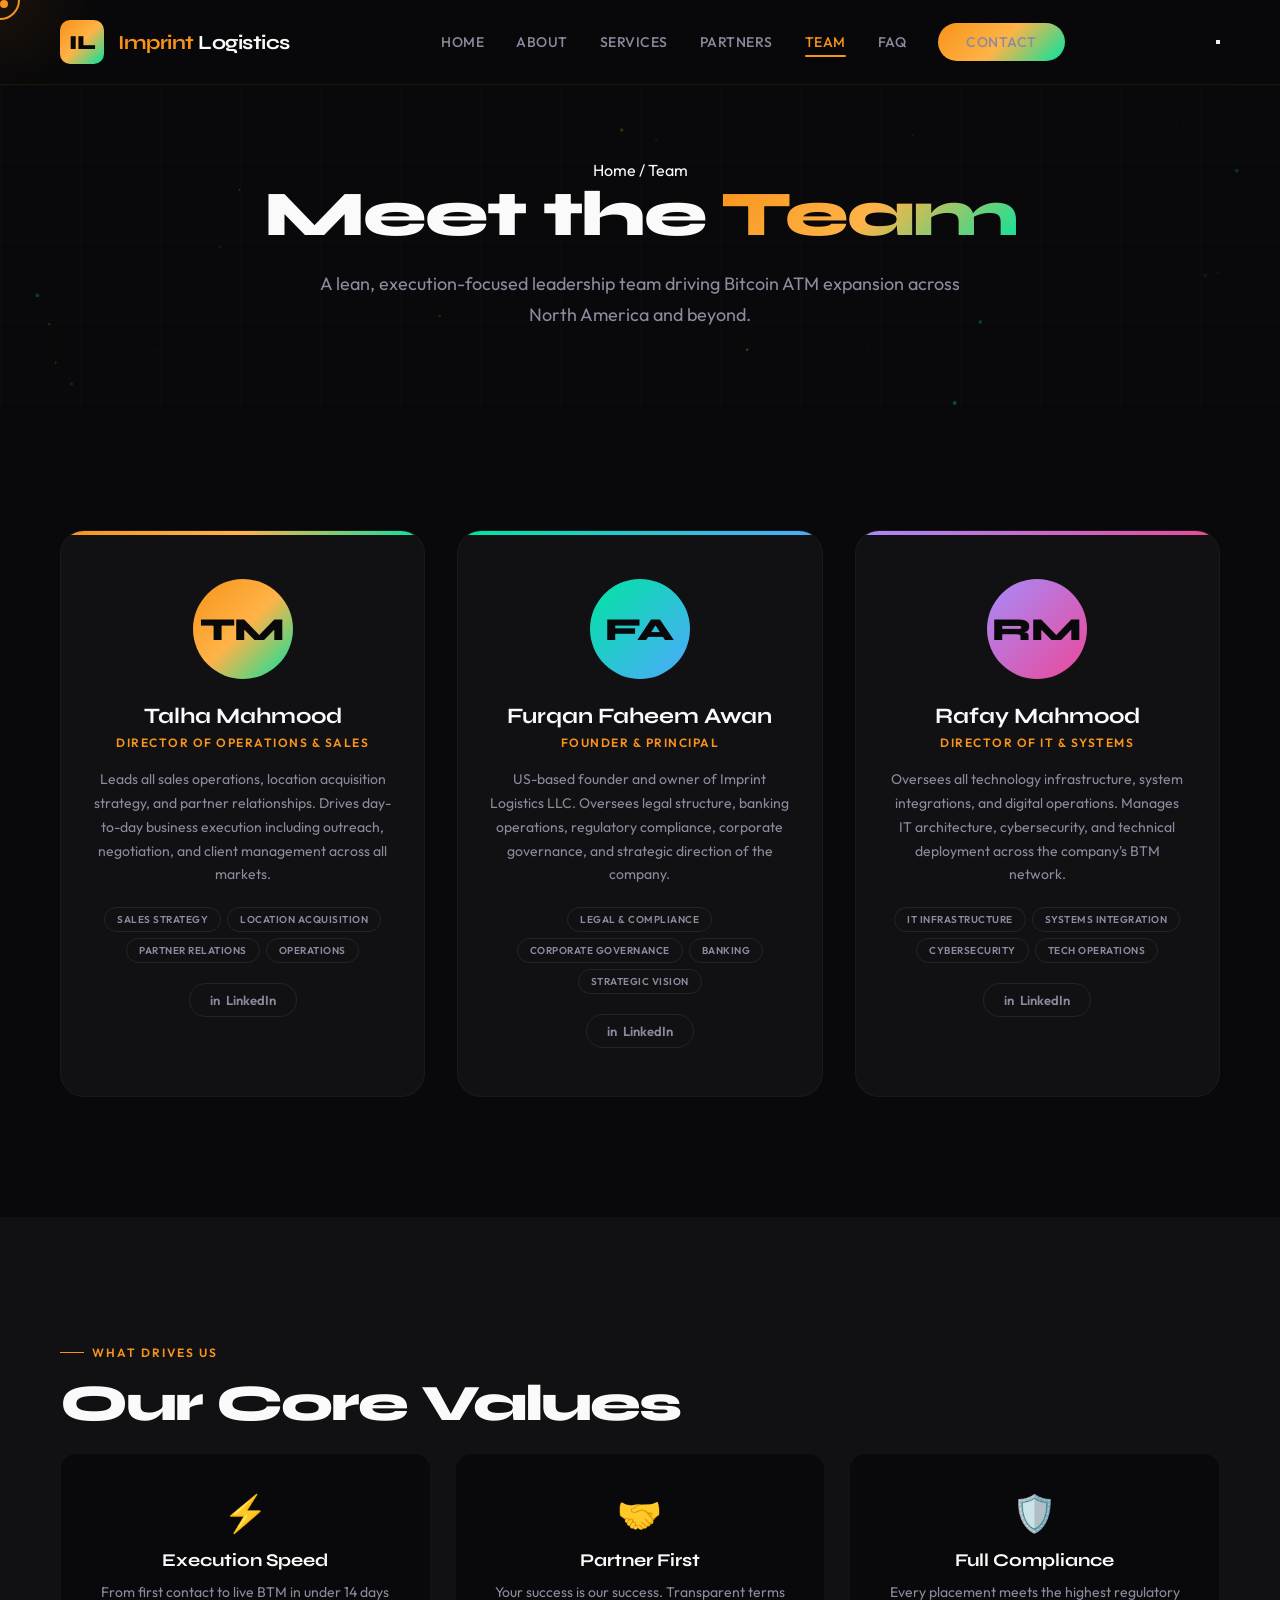
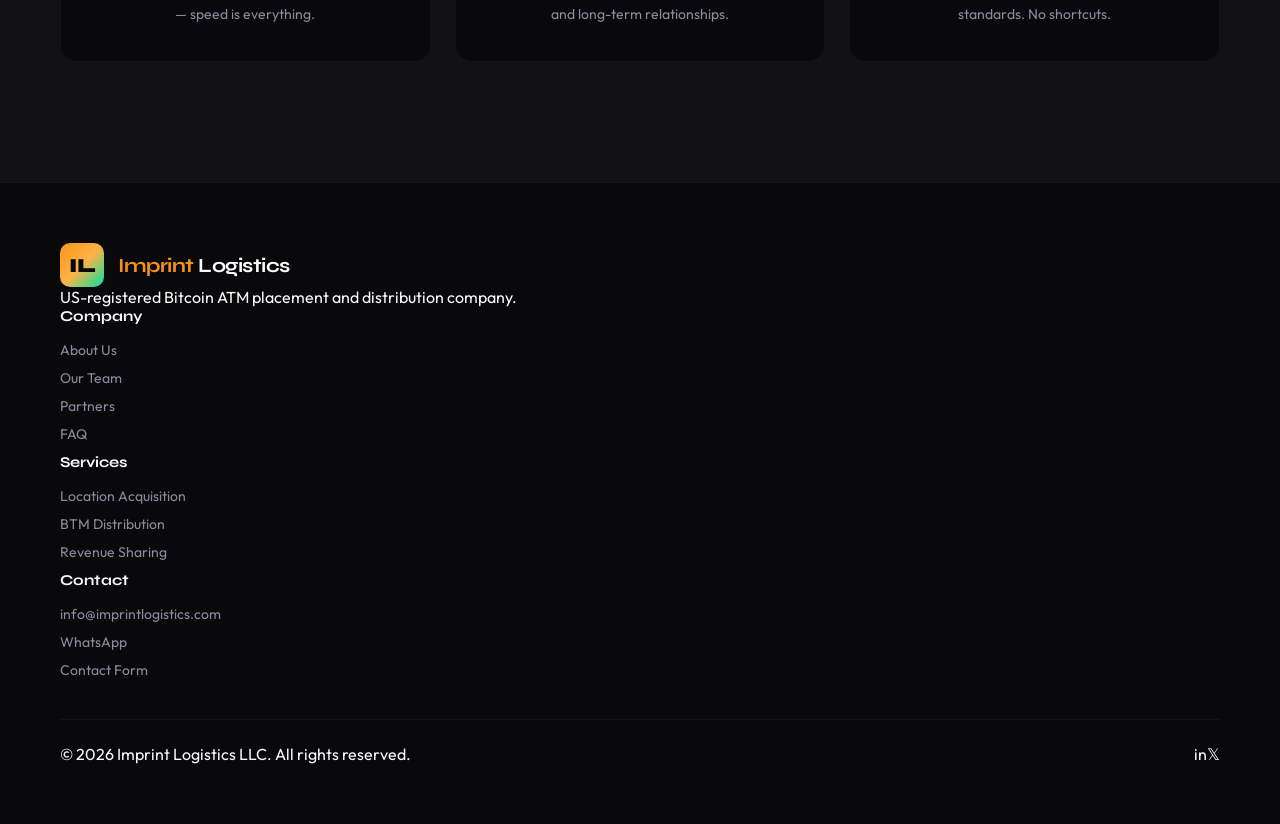
==== commit 40691874: "Update team.html" ====
--- a/pages/team.html
+++ b/pages/team.html
@@ -6,7 +6,7 @@
 <title>Our Team — Imprint Logistics LLC</title>
 <link rel="preconnect" href="https://fonts.googleapis.com">
 <link href="https://fonts.googleapis.com/css2?family=Outfit:wght@300;400;500;600;700;800;900&family=Syne:wght@400;500;600;700;800&family=JetBrains+Mono:wght@400;500;600&display=swap" rel="stylesheet">
-<link rel="stylesheet" href="../css/style.css">
+<link rel="stylesheet" href="/css/style.css">
 <style>
 .team-cards{max-width:1200px;margin:0 auto;display:grid;grid-template-columns:1fr 1fr 1fr;gap:32px}
 .t-card{background:var(--bg2);border:1px solid rgba(255,255,255,.04);border-radius:24px;padding:48px 32px;text-align:center;transition:all .5s;position:relative;overflow:hidden}
@@ -111,6 +111,6 @@
   </div>
   <div class="footer-bottom"><span>© 2026 Imprint Logistics LLC. All rights reserved.</span><div class="footer-socials"><a href="#">in</a><a href="#">𝕏</a></div></div>
 </footer>
-<script src="../js/main.js"></script>
+<script src="/js/main.js"></script>
 </body>
 </html>
